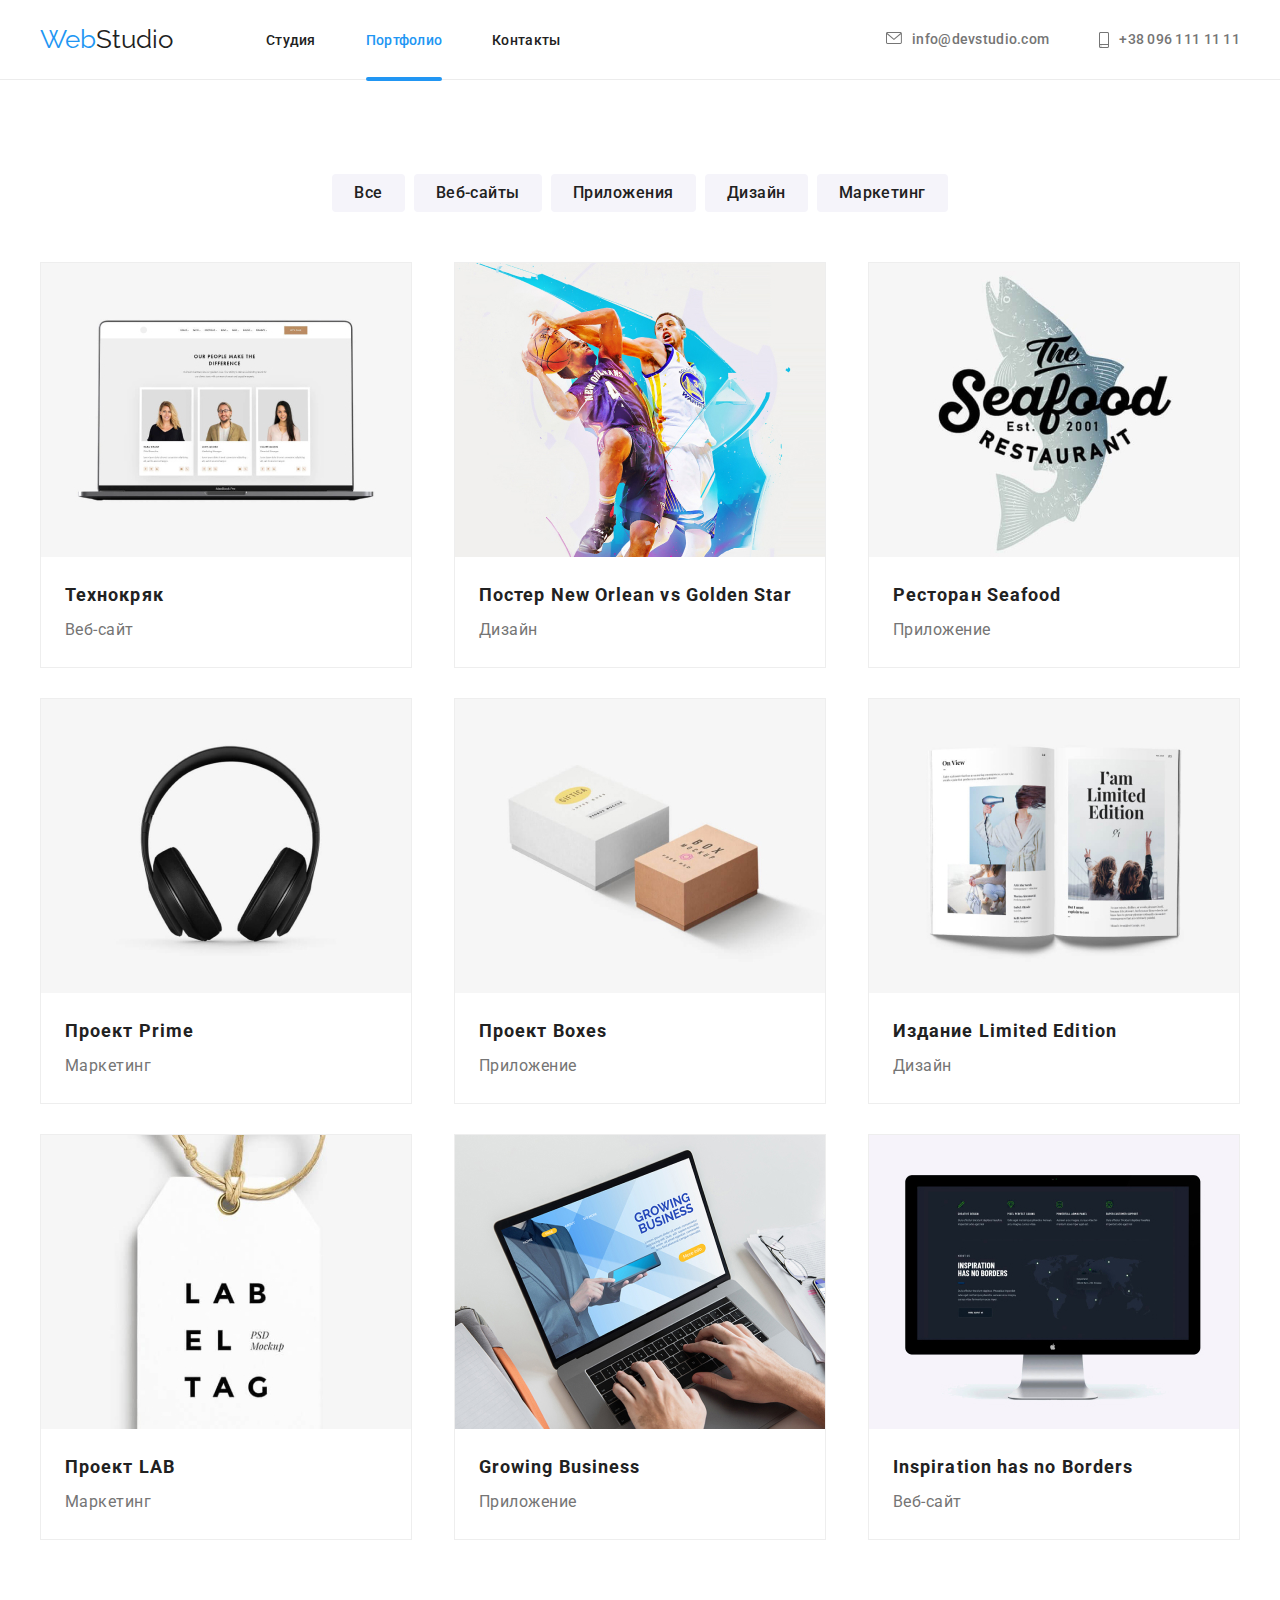
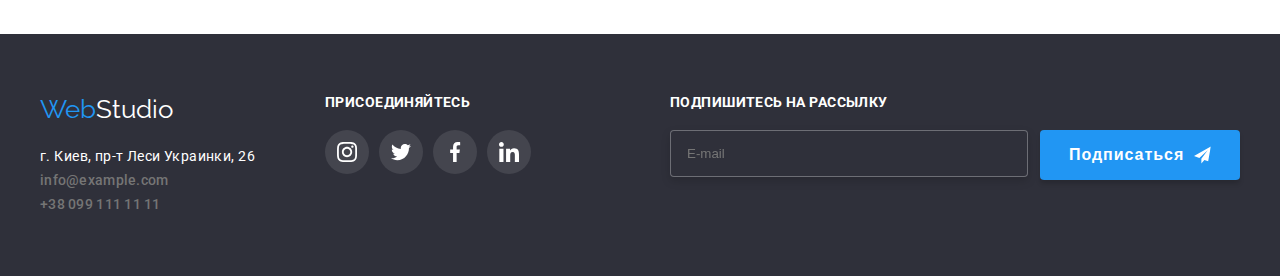
==== portfolio.html @ 52aed9af "commit" ====
<!DOCTYPE html>
<html lang="en">

<head>
    <meta charset="UTF-8" />
    <meta name="viewport" content="width=device-width, initial-scale=1.0" />
    <title>Web Studio</title>
    <link
        href="https://fonts.googleapis.com/css2?family=Raleway:wght@700&family=Roboto:wght@400;500;700;900&display=swap"
        rel="stylesheet">
    <link rel="stylesheet" href="./css/common.css">
    <link rel="stylesheet" href="./css/main.css">
</head>

<body class="page">
    <!--header-->
<header class="header">
    <div class="container header-nav">
        <nav class="header-nav">
            <a href="./index.html" aria-label="Logo" class="logo">Web<span class="header-logo">Studio</span></a>
            <ul class="site-nav list">
                <li class="item"><a href="./index.html" class="site-nav-link">Студия</a></li>
                <li class="item"><a href="./portfolio.html" class="site-nav-link current">Портфолио</a></li>
                <li class="item"><a href="#Контакты" class="site-nav-link">Контакты</a></li>
            </ul>
        </nav>

        <address class="site-nav-right">
            <ul class="site-nav-right list">
                <li class="item-right">
                    <a href=mailto:info@example.com class="site-nav-right-link mail-icon">
                        <svg class="icon" width="16px" height="12px">
                            <use href="./images/symbol-defs.svg#icon-mail"></use>
                        </svg>
                        info@devstudio.com
                    </a>
                </li>
                <li class="item-right">
                    <a href="tel:+380991111111" class="site-nav-right-link  tel-icon">
                        <svg class="icon" width="10px" height="16px">
                            <use href="./images/symbol-defs.svg#icon-tel"></use>
                        </svg>
                        +38 096 111 11 11</a>
                </li>
            </ul>
        </address>
    </div>
</header>
<!--portfolio offer -->
    <main class="main page">
        <section class="portfolio">
            <div class="container offer-container">
                <h1 class="hiden-title">hiden</h1>
                <ul class="filter-list  list">
                    <li class="filter-list-item"><button class="filter-button">Все</button></li>
                    <li class="filter-list-item"><button class="filter-button">Веб-сайты</button></li>
                    <li class="filter-list-item"><button class="filter-button">Приложения</button></li>
                    <li class="filter-list-item"><button class="filter-button">Дизайн</button></li>
                    <li class="filter-list-item"><button class="filter-button">Маркетинг</button></li>
                </ul>
            
             <ul class="offer list">
                    <li class="offer-item">
                        <a href="" class="portfolio-list">
                            <div class="offer-overlay">
                                <img src="./images/techno.jpg" alt="techno" />
                                <div class="offer-overlay-text-container">
                                    <p class="offer-overlay-text">
                                        Технокряк это современная площадка распространения коронавируса. Компании используют эту
                                        платформу для цифрового шпионажа и атак на защищённые сервера конкурентов.
                                    </p>
                                </div>
                            </div>
                            <div class="offer-text">
                                <h2 class="offer-title">Технокряк</h2>
                                <p class="offer-description-text">Веб-сайт</p>
                            </div>
                        </a>
                    </li>
                    <li class="offer-item">
                        <a href="" class="portfolio-list">
                            <div class="offer-overlay">
                                <img src="./images/Poster.jpg" alt="poster" />
                                <div class="offer-overlay-text-container">
                                    <p class="offer-overlay-text">
                                        Технокряк это современная площадка распространения коронавируса. Компании используют эту
                                        платформу для цифрового шпионажа и атак на защищённые сервера конкурентов.
                                    </p>
                                </div>
                            </div>
                            <div class="offer-text">
                                <h2 class="offer-title">Постер New Orlean vs Golden Star</h2>
                                <p class="offer-description-text">Дизайн</p>
                            </div>
                        </a>
                    </li>
                    <li class="offer-item">
                        <a href="" class="portfolio-list">
                            <div class="offer-overlay">
                                <img src="./images/restaurant.jpg" alt="restaurant" />
                                <div class="offer-overlay-text-container">
                                    <p class="offer-overlay-text">
                                        Технокряк это современная площадка распространения коронавируса. Компании используют эту
                                        платформу для цифрового шпионажа и атак на защищённые сервера конкурентов.
                                    </p>
                                </div>
                            </div>
                            <div class="offer-text">
                                <h2 class="offer-title">Ресторан Seafood</h2>
                                <p class="offer-description-text">Приложение</p>
                            </div>
                        </a>
                    </li>
                    <li class="offer-item">
                        <a href="" class="portfolio-list">
                            <div class="offer-overlay">
                                <img src="./images/project.jpg" alt="project-prime" />
                                <div class="offer-overlay-text-container">
                                    <p class="offer-overlay-text">
                                        Технокряк это современная площадка распространения коронавируса. Компании используют эту
                                        платформу для цифрового шпионажа и атак на защищённые сервера конкурентов.
                                    </p>
                                </div>
                            </div>
                            <div class="offer-text">
                                <h2 class="offer-title">Проект Prime</h2>
                                <p class="offer-description-text">Маркетинг</p>
                            </div>
                        </a>
                    </li>
                    <li class="offer-item">
                        <a href="" class="portfolio-list">
                            <div class="offer-overlay">
                                <img src="./images/project-boxes.jpg" alt="project-boxes"/>
                                <div class="offer-overlay-text-container">
                                    <p class="offer-overlay-text">
                                        Технокряк это современная площадка распространения коронавируса. Компании используют эту
                                        платформу для цифрового шпионажа и атак на защищённые сервера конкурентов.
                                    </p>
                                </div>
                            </div>
                            <div class="offer-text">
                                <h2 class="offer-title">Проект Boxes</h2>
                                <p class="offer-description-text">Приложение</p>
                            </div>
                        </a>
                    </li>
                    <li class="offer-item">
                        <a href="" class="portfolio-list">
                            <div class="offer-overlay">
                                <img src="./images/limited-edition.jpg" alt="limited-edition" />
                                <div class="offer-overlay-text-container">
                                    <p class="offer-overlay-text">
                                        Технокряк это современная площадка распространения коронавируса. Компании используют эту
                                        платформу для цифрового шпионажа и атак на защищённые сервера конкурентов.
                                    </p>
                                </div>
                            </div>
                            <div class="offer-text">
                                <h2 class="offer-title">Издание Limited Edition</h2>
                                <p class="offer-description-text">Дизайн</p>
                            </div>
                        </a>
                    </li>
                    <li class="offer-item">
                        <a href="" class="portfolio-list">
                            <div class="offer-overlay">
                                <img src="./images/lab.jpg" alt="lab-project" />
                                <div class="offer-overlay-text-container">
                                    <p class="offer-overlay-text">
                                        Технокряк это современная площадка распространения коронавируса. Компании используют эту
                                        платформу для цифрового шпионажа и атак на защищённые сервера конкурентов.
                                    </p>
                                </div>
                            </div>
                            <div class="offer-text">
                                <h2 class="offer-title">Проект LAB</h2>
                                <p class="offer-description-text">Маркетинг</p>
                            </div>
                        </a>
                    </li>
                    <li class="offer-item">
                        <a href="" class="portfolio-list">
                            <div class="offer-overlay">
                                <img src="./images/growing.jpg" alt="growing-business" />
                                <div class="offer-overlay-text-container">
                                    <p class="offer-overlay-text">
                                        Технокряк это современная площадка распространения коронавируса. Компании используют эту
                                        платформу для цифрового шпионажа и атак на защищённые сервера конкурентов.
                                    </p>
                                </div>
                            </div>
                            <div class="offer-text">
                                <h2 class="offer-title">Growing Business</h2>
                                <p class="offer-description-text">Приложение</p>
                            </div>
                        </a>
                    </li>
                    <li class="offer-item">
                        <a href="" class="portfolio-list">
                            <div class="offer-overlay">
                                <img src="./images/inspiration.jpg" alt="inspiration" />
                                <div class="offer-overlay-text-container">
                                    <p class="offer-overlay-text">
                                        Технокряк это современная площадка распространения коронавируса. Компании используют эту
                                        платформу для цифрового шпионажа и атак на защищённые сервера конкурентов.
                                    </p>
                                </div>
                            </div>
                            <div class="offer-text">
                                <h2 class="offer-title">Inspiration has no Borders</h2>
                                <p class="offer-description-text">Веб-сайт</p>
                            </div>
                        </a>
                    </li>
            </ul>
         </div>
        </section>
    </main>
<!--Footer-->
     <footer class="footer">
                <div class="footer-container container">
                    <div class="footer-left">
                        <a href="./index.html" class="footer-logo">Web<span class="footer-logo-span">Studio</span></a>
                        <address class="adress">
                            <ul class="footer-list list">
                                <li class="adress-list">
                                    <a class="location-link" href="https://goo.gl/maps/Xqh2hJg4J4XLnShu8" target="_blank"><span
                                            class="location">г. Киев, пр-т
                                            Леси
                                            Украинки, 26</span></a></li>
                                <li class="adress-list">
                                    <a href="mailto:info@example.com" class="footer-contacts">info@example.com</a>
                                </li>
                                <li class="adress-list">
                                    <a href="tel:+380991111111" class="footer-contacts">+38 099 111 11 11</a>
                                </li>
                            </ul>
                        </address>
                    </div>
                    <div class="footer-center ">
                        <h2 class="footer-center-title">ПРИСОЕДИНЯЙТЕСЬ</h2>
                        <ul class="list footer-list-center">
                            <li class="footer-social">
                                <a class="footer-icon" href="">
                                    <svg class="footer-svg" width="20px" height="20px">
                                        <use href="./images/symbol-defs.svg#icon-insta"></use>
                                    </svg>
                                </a>
                            </li>
                            <li class="footer-social">
                                <a class="footer-icon" href="">
                                    <svg class="footer-svg" width="20px" height="20px">
                                        <use href="./images/symbol-defs.svg#icon-twitter"></use>
                                    </svg>
                                </a>
                            <li class="footer-social">
                                <a class="footer-icon" href="">
                                    <svg class="footer-svg" width="20px" height="20px">
                                        <use href="./images/symbol-defs.svg#icon-facebook"></use>
                                    </svg>
                                </a>
                            </li>
                            <li class="footer-social">
                                <a class="footer-icon" href="">
                                    <svg class="footer-svg" width="20px" height="20px">
                                        <use href="./images/symbol-defs.svg#icon-linkedin"></use>
                                    </svg>
                                </a>
                            </li>
                        </ul>
                    </div>
                            <div class="footer-right">
                                <form action="#" class="footer-form">
                                    <div class="text-right-container">
                                        <h2 class="footer-title-right">Подпишитесь на рассылку</h2>
                                        <input type="email" name="user-email" placeholder="E-mail" class="footer-mail">
                                    </div>
                                    <div class="button-container">
                                        <button class="footer-button button" type="submit">Подписаться
                                            <svg class="icon-send">
                                                <use href="./images/symbol-def2.svg#icon-send"></use>
                                            </svg>
                                        </button>
                                    </div>
                                </form>
                            </div>
                </div>

            </footer>
</body>

</html>
---- css/common.css ----
:root {
  --primary-text-color: #757575;
  --title-text-color: #212121;
  --accent-color: #2196f3;
  --primary-bg-color: #ffffff;
}

.page {
  background-color: var(--primary-bg-color);
  color: var(--primary-text-color);
}

.logo {
  color: var(--title-text-color);
}
/* Site nav */

.site-nav-link {
  color: var(--title-text-color);
}
.site-nav .current {
  color: var(--accent-color);
}

.site-nav-link:hover,
.site-nav-link:focus {
  color: var(--accent-color);
}
.site-nav-right-link {
  color: var(--primary-text-color);
}
.site-nav-right-link:hover,
.site-nav-right-link:focus {
  color: var(--accent-color);
}
---- css/main.css ----
:root {
  --primary-text-color: #757575;
  --title-text-color: #212121;
  --accent-color: #2196f3;
  --primary-bg-color: #ffffff;
  --portfolio-filter-button: #f5f4fa;
}
/* Цвет заголовков #212121   */
/* Цвет текста #757575 */
/* Цвет акцента #2196F3 */
.page {
  margin: 0px;
  background-color: var(--primary-bg-color);
  color: var(--primary-text-color);
  font-family: roboto, sans-serif;
}
.list {
  margin-top: 0px;
  margin-bottom: 0px;
  padding-left: 0px;
  list-style: none;
}

.hiden-title {
  display: none;
}

/* Container */

.container {
  width: 1200px;
  padding-right: 15px;
  padding-left: 15px;
  margin-left: auto;
  margin-right: auto;
}

/* button */

.button {
  padding: 10px 32px;
  border: none;
  border-radius: 4px;
  color: var(--primary-bg-color);
  background-color: var(--accent-color);
  font-weight: bold;
  font-size: 16px;
  line-height: 1.9;
  align-items: center;
  text-align: center;
  letter-spacing: 0.06em;
  text-decoration: none;
  box-shadow: 0px 4px 4px 0px rgba(0, 0, 0, 0.15);

}

.button-portfolio :hover {
  color: var(--accent-color);
}
/* LOGO */

.logo {
  margin-right: 93px;
  color: var(--accent-color);
  font-family: Raleway;
  font-size: 26px;
  line-height: 1.2;
  letter-spacing: 3%;
  text-decoration: none;
}

.header-logo {
  color: var(--title-text-color);
}
/* header */

.header {
  padding-bottom: 24px;
  padding-top: 24px;
  border-bottom: 1px solid #ececec;
}

.footer-logo-span {
  color: var(--primary-bg-color);
}
.header-nav {
  padding-top: 0px;
  padding-bottom: 0px;
  align-items: center;
  display: flex;
}
/* Site nav */

.site-nav {
  display: flex;
  position: relative;
}
.item {
  display: block;
  position: relative;
}

.site-nav .item:not(:last-child) {
  margin-right: 50px;
}

.site-nav-link {
  display: inline-block;
  color: var(--title-text-color);
  transition-duration: 250ms;
  transition-timing-function: cubic-bezier(0.4, 0, 0.2, 1);
  font-weight: 500;
  font-size: 14px;
  line-height: 1.1;
  letter-spacing: 0.02em;
  text-decoration: none;
}

/* .site-nav-link:hover::before,
.site-nav-link:focus::before, */
.current::before {
  content: '';
  position: absolute;
  width: 100%;
  height: 100%;
  top: 100%;
  bottom: 0;
  display: block;
  bottom: 0;
  height: 4px;
  background-color: var(--accent-color);
  border-radius: 2px;
  transform: translateY(28px);
}

.site-nav .current {
  color: var(--accent-color);
}

.site-nav-link:hover,
.site-nav-link:focus {
  color: var(--accent-color);
}

.site-nav-right .item-right + .item-right {
  margin-left: 50px;
}

.icon {
  margin-right: 10px;
  fill: var(--primary-text-color);
}
.site-nav-right-link:hover .icon,
.site-nav-right-link:focus .icon {
  fill: var(--accent-color);
}

.site-nav-right {
  display: flex;
  margin-left: auto;
}

.site-nav-right-link {
  display: flex;
  transition-duration: 250ms;
  transition-timing-function: cubic-bezier(0.4, 0, 0.2, 1);

  color: var(--primary-text-color);

  font-style: normal;
  font-weight: 500;
  font-size: 14px;
  line-height: 1.1;
  letter-spacing: 0.02em;
  text-decoration: none;
}

.site-nav-right-link:hover,
.site-nav-right-link:focus {
  fill: var(--accent-color);
}

/* hero */

.hero {
  height: 600px;
  margin-left: auto;
  margin-right: auto;
  background: #c4c4c4;
  background-image: linear-gradient(
      to right,
      rgba(47, 48, 58, 0.4),
      rgba(47, 48, 58, 0.4)
    ),
    url(../images/hero/growing.jpg);
  background-size: cover;
  background-repeat: no-repeat;
  padding-top: 200px;
  padding-bottom: 200px;

  text-align: center;
}

.hero-title {
  margin-top: 0px;
  margin-bottom: 30px;

  color: var(--primary-bg-color);
  font-weight: 900;
  font-size: 44px;
  line-height: 1.4;
  text-align: center;
  letter-spacing: 0.06em;
  text-transform: uppercase;
}
/* Section */

.section {
  box-sizing: border-box;
  margin-top: 0px;
  margin-bottom: 0px;
}
/* advantages */

.section-advantages {
  padding-top: 94px;
  padding-bottom: 94px;
}

.advantages {
  box-sizing: border-box;
}

.advantages-list {
  display: flex;
  flex-shrink: 0.9;
  padding-left: 0px;
  text-decoration: none;
  border-radius: 4px;
}
.advantages-list .advantages-list-items:not(:last-child) {
  margin-right: 30px;
}

.advantages-list-items {
  display: block;
  text-align: center;
}

.advantages-list-title {
  text-align: left;
  margin-top: 0px;
  margin-bottom: 10px;
  color: var(--title-text-color);
  font-weight: bold;
  font-size: 14px;
  line-height: 1.1;
  letter-spacing: 0.03em;
  text-transform: uppercase;
}

.adv-link-icon {
  display: flex;
  justify-content: center;
  align-items: center;
  margin-bottom: 30px;
  height: 120px;
  background-color: var(--portfolio-filter-button);
}
.advantages-text {
  text-align: left;
  margin-top: 0px;
  margin-bottom: 0px;
  font-size: 14px;
  line-height: 1.71;
  letter-spacing: 0.03em;
}

/* services */

.section-services {
  padding-bottom: 94px;
}

.services-title {
  padding-top: 0px;
  padding-bottom: 0px;
  color: var(--title-text-color);

  font-weight: 700;
  font-size: 36px;
  line-height: 1.67;
  text-align: center;
  letter-spacing: 0.03em;
}
.services-list {
  display: flex;
  justify-content: center;
}

.services-container {
  display: flex;
  justify-content: center;
  position: relative;
}

.services-list-point {
  display: flex;
  position: relative;
  flex-basis: calc((100%-2 * 30px) / 3);
}

.services-list-point:not(:last-child) {
  margin-right: 30px;
}

.services-text {
  width: 370px;
  height: 70px;
  position: absolute;
  display: flex;
  bottom: 0%;
  align-items: center;
  justify-content: center;

  font-weight: bold;
  font-size: 14px;
  line-height: 1.14;
  text-align: center;
  letter-spacing: 0.03em;
  text-transform: uppercase;
  padding: 27px 82px;
  margin: 0;
  background-color: rgba(47, 48, 58, 0.8);
  color: var(--primary-bg-color);
}
/* SOCIAL MEDIA */

.social-list {
  display: flex;
  justify-content: center;
  padding-left: 32px;
  padding-right: 32px;
  margin-top: 16px;
}

/* team */
.icon-list {
  display: flex;
  justify-content: space-evenly;
  align-items: center;
  margin-top: 16px;
  padding-right: 32px;
  padding-left: 32px;
}
.team-svg {
  fill: #afb1b8;
  transition-timing-function: cubic-bezier(0.4, 0, 0.2, 1);
  transition-duration: 250ms;
}
.team-svg:hover,
.team-svg:focus {
  fill: var(--primary-bg-color);
}

.team-icon {
  display: flex;
  justify-content: center;
  align-items: center;
  transition-duration: 250ms;
  transition-timing-function: cubic-bezier(0.4, 0, 0.2, 1);

  width: 44px;
  height: 44px;
  border-radius: 50%;
}
.team-icon:hover,
.team-icon:focus {
  background-color: var(--accent-color);
}

.team-icon:hover .team-svg,
.team-icon:focus .team-svg {
  fill: var(--primary-bg-color);
}

.section-team {
  background-color: var(--portfolio-filter-button);
  padding-bottom: 94px;
  padding-top: 94px;
}

.team-title {
  margin-top: 0px;
  margin-bottom: 50px;
  padding-top: 0px;
  padding-bottom: 0px;
  color: var(--title-text-color);

  font-weight: 700;
  font-size: 36px;
  line-height: 1.67;
  text-align: center;
  letter-spacing: 0.03em;
}
.team {
  display: flex;
  justify-content: center;
}

.team-list {
  width: 270px;
  align-items: center;
  padding-bottom: 30px;
  background-color: var(--primary-bg-color);
  box-shadow: 0px 1px 3px rgba(0, 0, 0, 0.12), 0px 1px 1px rgba(0, 0, 0, 0.14),
    0px 2px 1px rgba(0, 0, 0, 0.2);
  border-radius: 0px 0px 4px 4px;
}

.team .team-list + .team-list {
  margin-left: 30px;
}

.section-title-name {
  text-align: center;
  margin-top: 0px;
  margin-bottom: 0px;
  padding-top: 30px;
  padding-bottom: 10px;
}

.team-position {
  text-align: center;
  margin-bottom: 0px;
  margin-top: 0px;
  font-size: 16px;
  line-height: 1.2;
  letter-spacing: 0.03em;
}

.team-block {
  padding-bottom: 94px;
}

/* ===================CLIENTS================= */
.clients {
  padding-bottom: 94px;
  padding-top: 94px;
}

.clients-list {
  display: flex;
}

.clients-logo-list {
  display: flex;
}
.clients-logo {
  display: flex;

  justify-content: center;
  align-items: center;

  width: 170px;
  height: 90px;
  border: 1px solid #afb1b8;
  border-radius: 4px;
  transition-duration: 250ms;
  transition-timing-function: cubic-bezier(0.4, 0, 0.2, 1);

  text-decoration: none;
}

.clients-logo:hover,
.clients-logo:focus {
  border: 1px var(--accent-color) solid;
}
.clients-logo:hover .clients-svg {
  fill: var(--accent-color);
}

.clients-svg {
  transition-duration: 250ms;
  transition-timing-function: cubic-bezier(0.4, 0, 0.2, 1);

  fill: #afb1b8;
}

.logo-list:not(:last-child) {
  margin-right: 30px;
}

.clients-title {
  margin-top: 0px;
  margin-bottom: 50px;
  padding-top: 0px;
  padding-bottom: 0px;
  color: var(--title-text-color);

  font-weight: 700;
  font-size: 36px;
  line-height: 1.67;
  text-align: center;
  letter-spacing: 0.03em;
}

/* ===============footer left===================== */
.footer-container {
  display: flex;
}
.footer-left {
  display: inline-block;
}

.footer-title {
  color: var(--title-text-color);
}
.footer {
  padding-bottom: 60px;
  padding-top: 60px;

  background-color: #2f303a;
}
.footer-list:nth-child(-n + 2) {
  margin-bottom: 0px;
}

.footer-logo {
  display: inline-block;
  margin-bottom: 20px;
  color: var(--accent-color);
  font-family: Raleway;
  font-size: 26px;
  line-height: 1.2;
  letter-spacing: 3%;
  text-decoration: none;
}

.footer-contacts {
  text-decoration: none;
  color: var(--primary-text-color);
  font-weight: 500;
  font-size: 14px;
  line-height: 1.1;
  letter-spacing: 0.02em;
}

/* ======================FOOTER CENTER==================== */
.footer-center-list {
  display: flex;
  justify-content: center;
  margin-top: 20px;
}

.footer-center-title,
.footer-title-right {
  font-weight: bold;
  margin-top: 0px;
  margin-bottom: 0px;
  font-size: 14px;
  line-height: 1.143;
  letter-spacing: 0.03em;
  color: var(--primary-bg-color);
  text-transform: uppercase;
}

.footer-center {
  display: inline-block;
  margin-left: auto;
  margin-left: 70px;
}
.footer-list-center {
  display: flex;
  justify-content: center;
  align-items: center;
  margin-top: 20px;
}

.footer-social:not(:last-child) {
  margin-right: 10px;
}

.footer-center-social:not(:last-child) {
  margin-right: 10px;
}

.footer-svg {
  fill: var(--primary-bg-color);
}

.footer-icon {
  background-color: rgba(255, 255, 255, 0.1);
  display: flex;
  justify-content: center;
  align-items: center;
  width: 44px;
  height: 44px;
  border-radius: 50%;
  transition-duration: 250ms;
  transition-timing-function: cubic-bezier(0.4, 0, 0.2, 1);
}

.footer-icon:hover,
.footer-icon:focus {
  background-color: var(--accent-color);
}

/* =======================footer-right=================== */

.footer-right {
  display: flex;
  width: 47.5%;
  margin-left: auto;
}
.button-container {
  display: flex;
  justify-content: space-between;
  align-items: center;
}

.footer-form {
  display: flex;
}

.footer-button {
display: flex;
text-align: center;
width: 200px;
height: 50px;
padding: 10px 29px;
}




.icon-send {
  align-items: center;
  width: 24px;
  height: 24px;
  fill: var(--primary-bg-color);
  margin-left: 10px;
}


.footer-title-right {
  margin-bottom: 20px;
}

.footer-mail {
  width: 358px;
  padding: 15px 16px;
  margin-right: 12px;
  background-color: rgba(47, 48, 58, 1);
  border: 1px solid rgba(255, 255, 255, 0.3);
  box-sizing: border-box;
  filter: drop-shadow(0px 4px 4px rgba(0, 0, 0, 0.15));
  border-radius: 4px;
  color: var(--portfolio-filter-button);
}

/* adress */

.adress {
  font-style: normal;
  font-size: 14px;
  line-height: 1.7;
  letter-spacing: 0.03em;
  color: rgba(255, 255, 255, 0.6);
}

.location {
  font-size: 14px;
  line-height: 1.7;
  letter-spacing: 0.03em;
  color: #ffffff;
}

.location-link {
  text-decoration: none;
}

/* PPORTFOLIO CSS */
/* Main block filter button */

.portfolio {
  padding-bottom: 94px;
  padding-top: 94px;
}

.filter-button {
  padding: 6px 22px;

  border: 0px;
  border-radius: 4px;

  font-family: roboto, sans-serif;
  font-weight: 500;
  font-size: 16px;
  line-height: 1.62;
  letter-spacing: 0.03em;
  color: var(--title-text-color);
  background-color: var(--portfolio-filter-button);
}

.filter-list-item:not(:last-child) {
  margin-right: 9px;
}

.filter-list {
  justify-content: center;
  display: flex;
  margin-bottom: 50px;
}

.filter-button:hover,
.filter-button:focus {
  background-color: var(--accent-color);
  color: var(--portfolio-filter-button);
  box-shadow: 0px 3px 1px rgba(0, 0, 0, 0.1), 0px 1px 2px rgba(0, 0, 0, 0.08),
    0px 2px 2px rgba(0, 0, 0, 0.12);
}

/* Portfolio offer */

.offer-container {
  margin-right: auto;
  margin-left: auto;
}

.offer-title {
  font-weight: bold;
  font-size: 18px;
  line-height: 2;
  letter-spacing: 0.06em;
  color: #212121;
  text-decoration: none;
  margin: 0;
}

.offer {
  justify-content: space-between;
  display: flex;
  flex-wrap: wrap;
}
.offer-item:nth-child(3n) {
  margin-right: 0px;
}

.offer-item {
  border: 1px solid #eeeeee;
  width: 370px;
  margin-right: 30px;
  margin-bottom: 30px;
}

.offer-item:hover .offer-overlay::before,
.offer-item:hover .offer-overlay-text-container {
  opacity: 1;
  transform: translateY(0);
}

.offer-overlay:before {
  display: inline-block;
  position: absolute;
  content: '';
  width: 100%;
  height: 100%;
  background-color: rgba(33, 150, 243, 0.9);
  opacity: 1;
  transform: translateY(100%);
  transition: transform 250ms cubic-bezier(0.4, 0, 0.2, 1);
}

.offer-overlay-text-container {
  display: flex;
  position: absolute;
  margin: 0;
  padding: 64px 24px;
  top: 0;
  left: 0;
  width: 322px;
  height: 168px;
  justify-content: center;
  align-items: center;
  font-style: normal;
  font-weight: normal;
  font-size: 18px;
  line-height: 1.56;
  color: var(--primary-bg-color);

  letter-spacing: 0.03em;

  transform: translateY(100%);
  transition: transform 250ms cubic-bezier(0.4, 0, 0.2, 1);

  opacity: 0;
}

.offer-overlay {
  display: flex;
  position: relative;
  overflow: hidden;
}

.offer-item:nth-last-child(-n + 3) {
  margin-bottom: 0px;
}
.offer-item:hover {
  box-shadow: 0px 1px 1px rgba(0, 0, 0, 0.12), 0px 4px 4px rgba(0, 0, 0, 0.06),
    1px 4px 6px rgba(0, 0, 0, 0.16);
}

.offer-description-text {
  font-wportfolieight: normal;
  font-size: 16px;
  line-height: 1.9px;
  letter-spacing: 0.03em;
  color: #757575;
}

.offer-text {
  padding: 20px 24px;
}

.offer a {
  text-decoration: none;
}

/* ====================== backdrop======================= */

.backdrop {
  position: fixed;
  top: 0;
  left: 0;
  width: 100%;
  height: 100%;
  background-color: rgba(0, 0, 0, 0.2);
  transition: all 1000ms linear;
}
.modal {
  position: absolute;
  top: 50%;
  left: 50%;
  transform: translate(-50%, -50%);
  width: 528px;
  height: 581px;
  background-color: #fff;
}

.close-modal {
  position: absolute;
  top: 8px;
  right: 8px;
  width: 30px;
  height: 30px;
  background-color: transparent;
  border: 1px solid rgba(0, 0, 0, 0.1);
  border-radius: 50%;
  cursor: pointer;
}

.is-hidden {
  opacity: 0;
  visibility: hidden;
  pointer-events: none;
}

.contact-form {
  display: flex;
  flex-direction: column;
  align-items: center;
  width: 528px;
  padding: 40px 40px;
  margin: auto;
}
.form-section {
  position: relative;
  width: 100%;
  z-index: 1;
}

.contact-form-title {
  color: var(--title-text-color);
  margin: 0;
  margin-bottom: 30px;
  font-weight: bold;
  font-size: 20px;
  line-height: 1.15;
  text-align: center;
  letter-spacing: 0.03em;
}
.police-text {
  display: inline;
  position: absolute;
}

.contact-form-input,
.contact-form-message {
  margin-right: auto;
  margin-left: auto;
  width: 100%;
  height: 40px;
  padding-left: 42px;
  border: 1px solid rgba(33, 33, 33, 0.2);
  box-sizing: border-box;
  border-radius: 4px;
  margin-bottom: 10px;
}

.contact-form-input:hover,
.contact-form-input:focus,
.contact-form-message:hover,
.contact-form-message:focus {
  outline: none;
  border-color: var(--accent-color);
  transition-duration: 250ms;
  transition-timing-function: cubic-bezier(0.4, 0, 0.2, 1);
}
.contact-form-input:focus ~ .form-icon,
.contact-form-input:hover ~ .form-icon {
  fill: var(--accent-color);
}
}

.contact-form-message {
  color: rgba(117, 117, 117, 0.5);
}

.contact-form-button {
  display: block;
  text-align: center;
  margin-top: 30px  ;
  margin-right: auto;
  margin-left: auto;
  width: 200px;
  height: 50px;
}
.contact-form-checkbox {
  width: 448px;
}

.policy-text {
  font-weight: normal;
font-size: 14px;
line-height: 1.71;
letter-spacing: 0.03em;
margin-left: 25px;
}

.policy-link {
  color: var(--accent-color);
}
.contact-form-message {
  height: 120px;
  padding: 12px 16px;
  resize: none;
}

.text-description {
  margin: 0;
  margin-bottom: 4px;
  font-family: Roboto;
  font-style: normal;
  font-weight: normal;
  font-size: 12px;
  line-height: 1.15;

  letter-spacing: 0.01em;
}

.form-icon {
  display: block;
  position: absolute;
  top: 50%;
  left: 12px;
  transform: translateY(-25%);
}
.form-close {
  display: flex;
  position: absolute;
  top: 5px;
  left: 5px;
  overflow: hidden;
  width: 18px;
  height: 18px;

}

.close-modal:hover .form-close,
.close-modal:focus .form-close {
  fill: var(--accent-color);
  
}

.visually-hiden {
  position: absolute;
  clip: rect(1px 1px 1px 1px);
  clip: rect(1px 1px 1px 1px);
  padding: 0;
  border: 0;
  height: 1px;
  width: 1px;
  overflow: hidden;
}

.contact-form-checkbox:checked + .user-policy-icon::before{
background-image: url(../images/check.svg);
}

.user-policy-icon {
  display: flex;
  align-items: center;

}


.user-policy-icon::before {
  display: flex;
  position: absolute;
  content: "";
  width: 16px;
  height: 15px;
  background-image: url(../images/check2.svg);
}
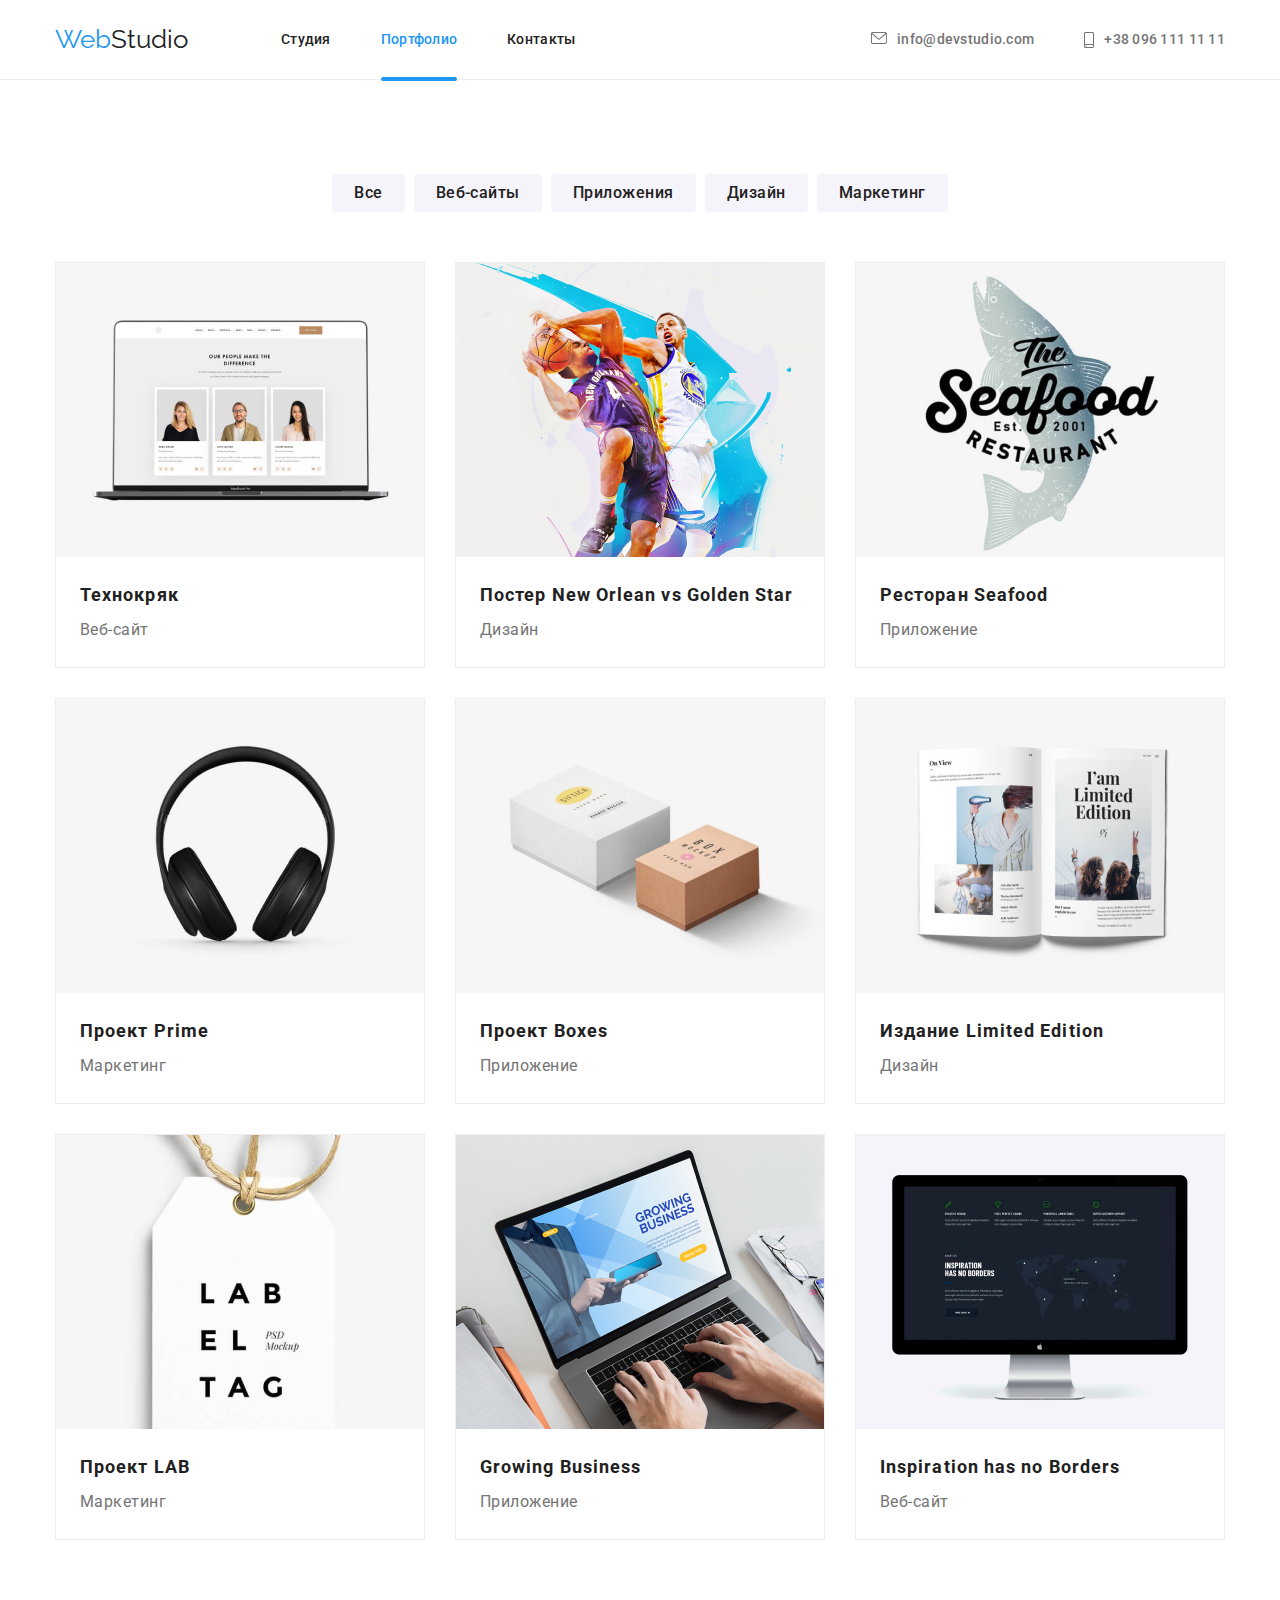
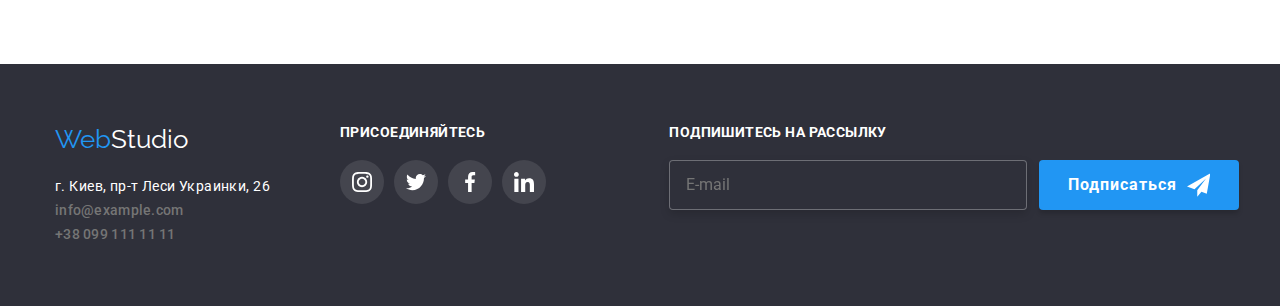
==== commit 0a5ca3e9: "commit" ====
--- a/portfolio.html
+++ b/portfolio.html
@@ -218,76 +218,75 @@
         </section>
     </main>
 <!--Footer-->
-     <footer class="footer">
-                <div class="footer-container container">
-                    <div class="footer-left">
-                        <a href="./index.html" class="footer-logo">Web<span class="footer-logo-span">Studio</span></a>
-                        <address class="adress">
-                            <ul class="footer-list list">
-                                <li class="adress-list">
-                                    <a class="location-link" href="https://goo.gl/maps/Xqh2hJg4J4XLnShu8" target="_blank"><span
-                                            class="location">г. Киев, пр-т
-                                            Леси
-                                            Украинки, 26</span></a></li>
-                                <li class="adress-list">
-                                    <a href="mailto:info@example.com" class="footer-contacts">info@example.com</a>
-                                </li>
-                                <li class="adress-list">
-                                    <a href="tel:+380991111111" class="footer-contacts">+38 099 111 11 11</a>
-                                </li>
-                            </ul>
-                        </address>
+    <footer class="footer">
+        <div class="footer-container container">
+            <div class="footer-left">
+                <a href="./index.html" class="footer-logo">Web<span class="footer-logo-span">Studio</span></a>
+                <address class="adress">
+                    <ul class="footer-list list">
+                        <li class="adress-list">
+                            <a class="location-link" href="https://goo.gl/maps/Xqh2hJg4J4XLnShu8" target="_blank"><span
+                                    class="location">г. Киев, пр-т
+                                    Леси
+                                    Украинки, 26</span></a></li>
+                        <li class="adress-list">
+                            <a href="mailto:info@example.com" class="footer-contacts">info@example.com</a>
+                        </li>
+                        <li class="adress-list">
+                            <a href="tel:+380991111111" class="footer-contacts">+38 099 111 11 11</a>
+                        </li>
+                    </ul>
+                </address>
+            </div>
+            <div class="footer-center ">
+                <h2 class="footer-center-title">ПРИСОЕДИНЯЙТЕСЬ</h2>
+                <ul class="list footer-center-list">
+                    <li class="footer-social">
+                        <a class="footer-icon" href="">
+                            <svg class="footer-svg" width="20px" height="20px">
+                                <use href="./images/symbol-defs.svg#icon-insta"></use>
+                            </svg>
+                        </a>
+                    </li>
+                    <li class="footer-social">
+                        <a class="footer-icon" href="">
+                            <svg class="footer-svg" width="20px" height="20px">
+                                <use href="./images/symbol-defs.svg#icon-twitter"></use>
+                            </svg>
+                        </a>
+                    <li class="footer-social">
+                        <a class="footer-icon" href="">
+                            <svg class="footer-svg" width="20px" height="20px">
+                                <use href="./images/symbol-defs.svg#icon-facebook"></use>
+                            </svg>
+                        </a>
+                    </li>
+                    <li class="footer-social">
+                        <a class="footer-icon" href="">
+                            <svg class="footer-svg" width="20px" height="20px">
+                                <use href="./images/symbol-defs.svg#icon-linkedin"></use>
+                            </svg>
+                        </a>
+                    </li>
+                </ul>
+            </div>
+            <div class="footer-right">
+                <form action="#" class="footer-form">
+                    <div class="text-right-container">
+                        <h2 class="footer-title-right">Подпишитесь на рассылку</h2>
+                        <input type="email" name="user-email" placeholder="E-mail" class="footer-mail">
                     </div>
-                    <div class="footer-center ">
-                        <h2 class="footer-center-title">ПРИСОЕДИНЯЙТЕСЬ</h2>
-                        <ul class="list footer-list-center">
-                            <li class="footer-social">
-                                <a class="footer-icon" href="">
-                                    <svg class="footer-svg" width="20px" height="20px">
-                                        <use href="./images/symbol-defs.svg#icon-insta"></use>
-                                    </svg>
-                                </a>
-                            </li>
-                            <li class="footer-social">
-                                <a class="footer-icon" href="">
-                                    <svg class="footer-svg" width="20px" height="20px">
-                                        <use href="./images/symbol-defs.svg#icon-twitter"></use>
-                                    </svg>
-                                </a>
-                            <li class="footer-social">
-                                <a class="footer-icon" href="">
-                                    <svg class="footer-svg" width="20px" height="20px">
-                                        <use href="./images/symbol-defs.svg#icon-facebook"></use>
-                                    </svg>
-                                </a>
-                            </li>
-                            <li class="footer-social">
-                                <a class="footer-icon" href="">
-                                    <svg class="footer-svg" width="20px" height="20px">
-                                        <use href="./images/symbol-defs.svg#icon-linkedin"></use>
-                                    </svg>
-                                </a>
-                            </li>
-                        </ul>
+                    <div class="button-container">
+                        <button class="footer-button button" type="submit">Подписаться
+                            <svg class="icon-send">
+                                <use href="./images/symbol-def2.svg#icon-send"></use>
+                            </svg>
+                        </button>
                     </div>
-                            <div class="footer-right">
-                                <form action="#" class="footer-form">
-                                    <div class="text-right-container">
-                                        <h2 class="footer-title-right">Подпишитесь на рассылку</h2>
-                                        <input type="email" name="user-email" placeholder="E-mail" class="footer-mail">
-                                    </div>
-                                    <div class="button-container">
-                                        <button class="footer-button button" type="submit">Подписаться
-                                            <svg class="icon-send">
-                                                <use href="./images/symbol-def2.svg#icon-send"></use>
-                                            </svg>
-                                        </button>
-                                    </div>
-                                </form>
-                            </div>
-                </div>
-
-            </footer>
+                </form>
+            </div>
+        </div>
+    </footer>
 </body>
 
 </html>--- a/css/main.css
+++ b/css/main.css
@@ -3,17 +3,8 @@
   --title-text-color: #212121;
   --accent-color: #2196f3;
   --primary-bg-color: #ffffff;
-  --portfolio-filter-button: #f5f4fa;
-}
-/* Цвет заголовков #212121   */
-/* Цвет текста #757575 */
-/* Цвет акцента #2196F3 */
-.page {
-  margin: 0px;
-  background-color: var(--primary-bg-color);
-  color: var(--primary-text-color);
-  font-family: roboto, sans-serif;
-}
+}
+
 .list {
   margin-top: 0px;
   margin-bottom: 0px;
@@ -21,11 +12,16 @@
   list-style: none;
 }
 
-.hiden-title {
-  display: none;
-}
-
-/* Container */
+.link {
+  text-decoration: none;
+}
+
+.page {
+  background-color: var(--primary-bg-color);
+  color: var(--primary-text-color);
+  margin: 0px;
+  font-family: roboto, sans-serif;
+}
 
 .container {
   width: 1200px;
@@ -35,7 +31,545 @@
   margin-right: auto;
 }
 
-/* button */
+.item {
+  display: block;
+  position: relative;
+}
+
+.section {
+  box-sizing: border-box;
+  margin-top: 0px;
+  margin-bottom: 0px;
+}
+
+/* Site nav */
+.site-nav-link {
+  color: var(--title-text-color);
+}
+
+.site-nav .current {
+  color: var(--accent-color);
+}
+
+.site-nav-link:hover,
+.site-nav-link:focus {
+  color: var(--accent-color);
+}
+
+.site-nav-right-link {
+  color: var(--primary-text-color);
+}
+
+.site-nav-right-link:hover,
+.site-nav-right-link:focus {
+  color: var(--accent-color);
+}
+
+/*! modern-normalize v1.0.0 | MIT License | https://github.com/sindresorhus/modern-normalize */
+/*
+Document
+========
+*/
+/**
+Use a better box model (opinionated).
+*/
+*,
+*::before,
+*::after {
+  box-sizing: border-box;
+}
+
+/**
+Use a more readable tab size (opinionated).
+*/
+:root {
+  -moz-tab-size: 4;
+  tab-size: 4;
+}
+
+/**
+1. Correct the line height in all browsers.
+2. Prevent adjustments of font size after orientation changes in iOS.
+*/
+html {
+  line-height: 1.15;
+  /* 1 */
+  -webkit-text-size-adjust: 100%;
+  /* 2 */
+}
+
+/*
+Sections
+========
+*/
+/**
+Remove the margin in all browsers.
+*/
+body {
+  margin: 0;
+}
+
+/**
+Improve consistency of default fonts in all browsers. (https://github.com/sindresorhus/modern-normalize/issues/3)
+*/
+body {
+  font-family: system-ui, -apple-system, "Segoe UI", Roboto, Helvetica, Arial, sans-serif, "Apple Color Emoji", "Segoe UI Emoji";
+}
+
+/*
+Grouping content
+================
+*/
+/**
+1. Add the correct height in Firefox.
+2. Correct the inheritance of border color in Firefox. (https://bugzilla.mozilla.org/show_bug.cgi?id=190655)
+*/
+hr {
+  height: 0;
+  /* 1 */
+  color: inherit;
+  /* 2 */
+}
+
+/*
+Text-level semantics
+====================
+*/
+/**
+Add the correct text decoration in Chrome, Edge, and Safari.
+*/
+abbr[title] {
+  text-decoration: underline dotted;
+}
+
+/**
+Add the correct font weight in Edge and Safari.
+*/
+b,
+strong {
+  font-weight: bolder;
+}
+
+/**
+1. Improve consistency of default fonts in all browsers. (https://github.com/sindresorhus/modern-normalize/issues/3)
+2. Correct the odd 'em' font sizing in all browsers.
+*/
+code,
+kbd,
+samp,
+pre {
+  font-family: ui-monospace,+ SFMono-Regular,+ Consolas,+ 'Liberation Mono',+ Menlo,+ monospace;
+  /* 1 */
+  font-size: 1em;
+  /* 2 */
+}
+
+/**
+Add the correct font size in all browsers.
+*/
+small {
+  font-size: 80%;
+}
+
+/**
+Prevent 'sub' and 'sup' elements from affecting the line height in all browsers.
+*/
+sub,
+sup {
+  font-size: 75%;
+  line-height: 0;
+  position: relative;
+  vertical-align: baseline;
+}
+
+sub {
+  bottom: -0.25em;
+}
+
+sup {
+  top: -0.5em;
+}
+
+/*
+Tabular data
+============
+*/
+/**
+1. Remove text indentation from table contents in Chrome and Safari. (https://bugs.chromium.org/p/chromium/issues/detail?id=999088, https://bugs.webkit.org/show_bug.cgi?id=201297)
+2. Correct table border color inheritance in all Chrome and Safari. (https://bugs.chromium.org/p/chromium/issues/detail?id=935729, https://bugs.webkit.org/show_bug.cgi?id=195016)
+*/
+table {
+  text-indent: 0;
+  /* 1 */
+  border-color: inherit;
+  /* 2 */
+}
+
+/*
+Forms
+=====
+*/
+/**
+1. Change the font styles in all browsers.
+2. Remove the margin in Firefox and Safari.
+*/
+button,
+input,
+optgroup,
+select,
+textarea {
+  font-family: inherit;
+  /* 1 */
+  font-size: 100%;
+  /* 1 */
+  line-height: 1.15;
+  /* 1 */
+  margin: 0;
+  /* 2 */
+}
+
+/**
+Remove the inheritance of text transform in Edge and Firefox.
+1. Remove the inheritance of text transform in Firefox.
+*/
+button,
+select {
+  /* 1 */
+  text-transform: none;
+}
+
+/**
+Correct the inability to style clickable types in iOS and Safari.
+*/
+button,
+[type='button'],
+[type='reset'],
+[type='submit'] {
+  -webkit-appearance: button;
+}
+
+/**
+Remove the inner border and padding in Firefox.
+*/
+::-moz-focus-inner {
+  border-style: none;
+  padding: 0;
+}
+
+/**
+Restore the focus styles unset by the previous rule.
+*/
+:-moz-focusring {
+  outline: 1px dotted ButtonText;
+}
+
+/**
+Remove the additional ':invalid' styles in Firefox.
+See: https://github.com/mozilla/gecko-dev/blob/2f9eacd9d3d995c937b4251a5557d95d494c9be1/layout/style/res/forms.css#L728-L737
+*/
+:-moz-ui-invalid {
+  box-shadow: none;
+}
+
+/**
+Remove the padding so developers are not caught out when they zero out 'fieldset' elements in all browsers.
+*/
+legend {
+  padding: 0;
+}
+
+/**
+Add the correct vertical alignment in Chrome and Firefox.
+*/
+progress {
+  vertical-align: baseline;
+}
+
+/**
+Correct the cursor style of increment and decrement buttons in Safari.
+*/
+::-webkit-inner-spin-button,
+::-webkit-outer-spin-button {
+  height: auto;
+}
+
+/**
+1. Correct the odd appearance in Chrome and Safari.
+2. Correct the outline style in Safari.
+*/
+[type='search'] {
+  -webkit-appearance: textfield;
+  /* 1 */
+  outline-offset: -2px;
+  /* 2 */
+}
+
+/**
+Remove the inner padding in Chrome and Safari on macOS.
+*/
+::-webkit-search-decoration {
+  -webkit-appearance: none;
+}
+
+/**
+1. Correct the inability to style clickable types in iOS and Safari.
+2. Change font properties to 'inherit' in Safari.
+*/
+::-webkit-file-upload-button {
+  -webkit-appearance: button;
+  /* 1 */
+  font: inherit;
+  /* 2 */
+}
+
+/*
+Interactive
+===========
+*/
+/*
+Add the correct display in Chrome and Safari.
+*/
+summary {
+  display: list-item;
+}
+
+.header {
+  width: 100%;
+  padding-bottom: 24px;
+  padding-top: 24px;
+  border-bottom: 1px solid #ececec;
+}
+
+.header .header-nav {
+  display: flex;
+  justify-content: center;
+  align-items: center;
+}
+
+.header .header-nav-menu {
+  display: flex;
+  padding-top: 0px;
+  padding-bottom: 0px;
+  align-items: center;
+}
+
+.header .site-nav {
+  display: flex;
+  position: relative;
+}
+
+.header .item:not(:last-child) {
+  margin-right: 50px;
+}
+
+.header .site-nav-link {
+  display: inline-block;
+  color: #212121;
+  font-weight: 500;
+  font-size: 14px;
+  line-height: 1.1;
+  letter-spacing: 0.02em;
+  text-decoration: none;
+  transition-duration: 250ms;
+  transition-timing-function: cubic-bezier(0.4, 0, 0.2, 1);
+}
+
+.header .site-nav-link:hover, .header .site-nav-link:focus {
+  color: #2196f3;
+}
+
+.header .current {
+  color: var(--accent-color);
+}
+
+.header .current::before {
+  content: '';
+  position: absolute;
+  width: 100%;
+  height: 100%;
+  top: 100%;
+  bottom: 0;
+  display: block;
+  bottom: 0;
+  height: 4px;
+  background-color: #2196f3;
+  border-radius: 2px;
+  transform: translateY(28px);
+}
+
+.header .site-nav-right {
+  display: flex;
+  margin-left: auto;
+}
+
+.header .site-nav-right .item-right + .item-right {
+  margin-left: 50px;
+}
+
+.header .icon {
+  margin-right: 10px;
+  fill: var(--primary-text-color);
+}
+
+.header .site-nav-right-link {
+  display: flex;
+  transition-duration: 250ms;
+  transition-timing-function: cubic-bezier(0.4, 0, 0.2, 1);
+  color: var(--primary-text-color);
+  font-style: normal;
+  font-weight: 500;
+  font-size: 14px;
+  line-height: 1.1;
+  letter-spacing: 0.02em;
+  text-decoration: none;
+}
+
+.header .site-nav-right-link:hover, .header .site-nav-right-link:focus {
+  color: #2196f3;
+}
+
+.header .site-nav-right-link:hover .icon, .header .site-nav-right-link:focus .icon {
+  fill: #2196f3;
+}
+
+.logo {
+  margin-right: 93px;
+  color: var(--accent-color);
+  font-family: Raleway;
+  font-size: 26px;
+  line-height: 1.2;
+  letter-spacing: 3%;
+  text-decoration: none;
+}
+
+.footer-logo-span {
+  color: var(--primary-bg-color);
+}
+
+.footer-logo {
+  display: inline-block;
+  margin-bottom: 20px;
+  color: var(--accent-color);
+  font-family: Raleway;
+  font-size: 26px;
+  line-height: 1.2;
+  letter-spacing: 3%;
+  text-decoration: none;
+}
+
+.header-logo {
+  color: var(--title-text-color);
+}
+
+.logo-list:not(:last-child) {
+  margin-right: 30px;
+}
+
+.section-services {
+  padding-bottom: 94px;
+}
+
+.section-services .services-container {
+  display: flex;
+  justify-content: center;
+  position: relative;
+}
+
+.section-services .services-title {
+  padding-top: 0px;
+  padding-bottom: 0px;
+  color: #212121;
+  font-weight: 700;
+  font-size: 36px;
+  line-height: 1.67;
+  text-align: center;
+  letter-spacing: 0.03em;
+}
+
+.section-services .services-list {
+  display: flex;
+  justify-content: center;
+}
+
+.section-services .services-list-point {
+  display: flex;
+  position: relative;
+  flex-basis: calc((100%-2 * 30px) / 3);
+}
+
+.section-services .services-list-point:not(:last-child) {
+  margin-right: 30px;
+}
+
+.section-services .services-text {
+  width: 370px;
+  height: 70px;
+  position: absolute;
+  bottom: 0%;
+  font-weight: bold;
+  font-size: 14px;
+  line-height: 1.14;
+  letter-spacing: 0.03em;
+  text-transform: uppercase;
+  padding: 27px 82px;
+  margin: 0;
+  background-color: rgba(47, 48, 58, 0.8);
+  color: #ffffff;
+}
+
+.clients {
+  padding-bottom: 94px;
+  padding-top: 94px;
+}
+
+.clients-title {
+  margin-top: 0px;
+  margin-bottom: 50px;
+  padding-top: 0px;
+  padding-bottom: 0px;
+  color: #212121;
+  font-weight: 700;
+  font-size: 36px;
+  line-height: 1.67;
+  text-align: center;
+  letter-spacing: 0.03em;
+}
+
+.clients-logo-list {
+  display: flex;
+}
+
+.clients-logo {
+  display: flex;
+  justify-content: center;
+  align-items: center;
+  width: 170px;
+  height: 90px;
+  border: 1px solid #afb1b8;
+  border-radius: 4px;
+  transition-duration: 250ms;
+  transition-timing-function: cubic-bezier(0.4, 0, 0.2, 1);
+  text-decoration: none;
+}
+
+.clients-logo:hover, .clients-logo:focus {
+  border: 1px var(--accent-color) solid;
+}
+
+.clients-logo:hover .clients-svg, .clients-logo:focus .clients-svg {
+  fill: var(--accent-color);
+}
+
+.clients-svg {
+  transition-duration: 250ms;
+  transition-timing-function: cubic-bezier(0.4, 0, 0.2, 1);
+  fill: #afb1b8;
+}
 
 .button {
   padding: 10px 32px;
@@ -51,161 +585,29 @@
   letter-spacing: 0.06em;
   text-decoration: none;
   box-shadow: 0px 4px 4px 0px rgba(0, 0, 0, 0.15);
-
 }
 
 .button-portfolio :hover {
   color: var(--accent-color);
 }
-/* LOGO */
-
-.logo {
-  margin-right: 93px;
-  color: var(--accent-color);
-  font-family: Raleway;
-  font-size: 26px;
-  line-height: 1.2;
-  letter-spacing: 3%;
-  text-decoration: none;
-}
-
-.header-logo {
-  color: var(--title-text-color);
-}
-/* header */
-
-.header {
-  padding-bottom: 24px;
-  padding-top: 24px;
-  border-bottom: 1px solid #ececec;
-}
-
-.footer-logo-span {
-  color: var(--primary-bg-color);
-}
-.header-nav {
-  padding-top: 0px;
-  padding-bottom: 0px;
-  align-items: center;
-  display: flex;
-}
-/* Site nav */
-
-.site-nav {
-  display: flex;
-  position: relative;
-}
-.item {
-  display: block;
-  position: relative;
-}
-
-.site-nav .item:not(:last-child) {
-  margin-right: 50px;
-}
-
-.site-nav-link {
-  display: inline-block;
-  color: var(--title-text-color);
-  transition-duration: 250ms;
-  transition-timing-function: cubic-bezier(0.4, 0, 0.2, 1);
-  font-weight: 500;
-  font-size: 14px;
-  line-height: 1.1;
-  letter-spacing: 0.02em;
-  text-decoration: none;
-}
-
-/* .site-nav-link:hover::before,
-.site-nav-link:focus::before, */
-.current::before {
-  content: '';
-  position: absolute;
-  width: 100%;
-  height: 100%;
-  top: 100%;
-  bottom: 0;
-  display: block;
-  bottom: 0;
-  height: 4px;
-  background-color: var(--accent-color);
-  border-radius: 2px;
-  transform: translateY(28px);
-}
-
-.site-nav .current {
-  color: var(--accent-color);
-}
-
-.site-nav-link:hover,
-.site-nav-link:focus {
-  color: var(--accent-color);
-}
-
-.site-nav-right .item-right + .item-right {
-  margin-left: 50px;
-}
-
-.icon {
-  margin-right: 10px;
-  fill: var(--primary-text-color);
-}
-.site-nav-right-link:hover .icon,
-.site-nav-right-link:focus .icon {
-  fill: var(--accent-color);
-}
-
-.site-nav-right {
-  display: flex;
-  margin-left: auto;
-}
-
-.site-nav-right-link {
-  display: flex;
-  transition-duration: 250ms;
-  transition-timing-function: cubic-bezier(0.4, 0, 0.2, 1);
-
-  color: var(--primary-text-color);
-
-  font-style: normal;
-  font-weight: 500;
-  font-size: 14px;
-  line-height: 1.1;
-  letter-spacing: 0.02em;
-  text-decoration: none;
-}
-
-.site-nav-right-link:hover,
-.site-nav-right-link:focus {
-  fill: var(--accent-color);
-}
-
-/* hero */
 
 .hero {
   height: 600px;
   margin-left: auto;
   margin-right: auto;
   background: #c4c4c4;
-  background-image: linear-gradient(
-      to right,
-      rgba(47, 48, 58, 0.4),
-      rgba(47, 48, 58, 0.4)
-    ),
-    url(../images/hero/growing.jpg);
+  background-image: linear-gradient(to right, rgba(47, 48, 58, 0.4), rgba(47, 48, 58, 0.4)), url(../images/hero/growing.jpg);
   background-size: cover;
   background-repeat: no-repeat;
   padding-top: 200px;
   padding-bottom: 200px;
-
   text-align: center;
 }
 
 .hero-title {
   margin-top: 0px;
   margin-bottom: 30px;
-
-  color: var(--primary-bg-color);
+  color: #ffffff;
   font-weight: 900;
   font-size: 44px;
   line-height: 1.4;
@@ -213,14 +615,6 @@
   letter-spacing: 0.06em;
   text-transform: uppercase;
 }
-/* Section */
-
-.section {
-  box-sizing: border-box;
-  margin-top: 0px;
-  margin-bottom: 0px;
-}
-/* advantages */
 
 .section-advantages {
   padding-top: 94px;
@@ -238,7 +632,8 @@
   text-decoration: none;
   border-radius: 4px;
 }
-.advantages-list .advantages-list-items:not(:last-child) {
+
+.advantages-list-items:not(:last-child) {
   margin-right: 30px;
 }
 
@@ -247,7 +642,7 @@
   text-align: center;
 }
 
-.advantages-list-title {
+.advantages-list-items h2 {
   text-align: left;
   margin-top: 0px;
   margin-bottom: 10px;
@@ -259,15 +654,7 @@
   text-transform: uppercase;
 }
 
-.adv-link-icon {
-  display: flex;
-  justify-content: center;
-  align-items: center;
-  margin-bottom: 30px;
-  height: 120px;
-  background-color: var(--portfolio-filter-button);
-}
-.advantages-text {
+.advantages-list-items p {
   text-align: left;
   margin-top: 0px;
   margin-bottom: 0px;
@@ -276,161 +663,65 @@
   letter-spacing: 0.03em;
 }
 
-/* services */
-
-.section-services {
+.advantages-list-items a {
+  display: flex;
+  justify-content: center;
+  align-items: center;
+  margin-bottom: 30px;
+  height: 120px;
+  background-color: #f5f4fa;
+}
+
+.section-team {
+  background-color: var(--portfolio-filter-button);
   padding-bottom: 94px;
-}
-
-.services-title {
+  padding-top: 94px;
+}
+
+.section-team h2 {
+  margin-top: 0px;
+  margin-bottom: 50px;
   padding-top: 0px;
   padding-bottom: 0px;
-  color: var(--title-text-color);
-
+  color: #212121;
   font-weight: 700;
   font-size: 36px;
   line-height: 1.67;
   text-align: center;
   letter-spacing: 0.03em;
 }
-.services-list {
+
+.team {
   display: flex;
   justify-content: center;
 }
 
-.services-container {
-  display: flex;
-  justify-content: center;
-  position: relative;
-}
-
-.services-list-point {
-  display: flex;
-  position: relative;
-  flex-basis: calc((100%-2 * 30px) / 3);
-}
-
-.services-list-point:not(:last-child) {
-  margin-right: 30px;
-}
-
-.services-text {
-  width: 370px;
-  height: 70px;
-  position: absolute;
-  display: flex;
-  bottom: 0%;
-  align-items: center;
-  justify-content: center;
-
-  font-weight: bold;
-  font-size: 14px;
-  line-height: 1.14;
-  text-align: center;
-  letter-spacing: 0.03em;
-  text-transform: uppercase;
-  padding: 27px 82px;
-  margin: 0;
-  background-color: rgba(47, 48, 58, 0.8);
-  color: var(--primary-bg-color);
-}
-/* SOCIAL MEDIA */
-
-.social-list {
-  display: flex;
-  justify-content: center;
-  padding-left: 32px;
-  padding-right: 32px;
-  margin-top: 16px;
-}
-
-/* team */
-.icon-list {
-  display: flex;
-  justify-content: space-evenly;
-  align-items: center;
-  margin-top: 16px;
-  padding-right: 32px;
-  padding-left: 32px;
-}
-.team-svg {
-  fill: #afb1b8;
-  transition-timing-function: cubic-bezier(0.4, 0, 0.2, 1);
-  transition-duration: 250ms;
-}
-.team-svg:hover,
-.team-svg:focus {
-  fill: var(--primary-bg-color);
-}
-
-.team-icon {
-  display: flex;
-  justify-content: center;
-  align-items: center;
-  transition-duration: 250ms;
-  transition-timing-function: cubic-bezier(0.4, 0, 0.2, 1);
-
-  width: 44px;
-  height: 44px;
-  border-radius: 50%;
-}
-.team-icon:hover,
-.team-icon:focus {
-  background-color: var(--accent-color);
-}
-
-.team-icon:hover .team-svg,
-.team-icon:focus .team-svg {
-  fill: var(--primary-bg-color);
-}
-
-.section-team {
-  background-color: var(--portfolio-filter-button);
-  padding-bottom: 94px;
-  padding-top: 94px;
-}
-
-.team-title {
-  margin-top: 0px;
-  margin-bottom: 50px;
-  padding-top: 0px;
-  padding-bottom: 0px;
-  color: var(--title-text-color);
-
-  font-weight: 700;
-  font-size: 36px;
-  line-height: 1.67;
-  text-align: center;
-  letter-spacing: 0.03em;
-}
-.team {
-  display: flex;
-  justify-content: center;
+.team .team-list + .team-list {
+  margin-left: 30px;
 }
 
 .team-list {
   width: 270px;
   align-items: center;
   padding-bottom: 30px;
-  background-color: var(--primary-bg-color);
-  box-shadow: 0px 1px 3px rgba(0, 0, 0, 0.12), 0px 1px 1px rgba(0, 0, 0, 0.14),
-    0px 2px 1px rgba(0, 0, 0, 0.2);
+  background-color: #ffffff;
+  box-shadow: 0px 1px 3px rgba(0, 0, 0, 0.12), 0px 1px 1px rgba(0, 0, 0, 0.14), 0px 2px 1px rgba(0, 0, 0, 0.2);
   border-radius: 0px 0px 4px 4px;
 }
 
-.team .team-list + .team-list {
-  margin-left: 30px;
-}
-
-.section-title-name {
+.team h3 {
+  color: #212121;
   text-align: center;
   margin-top: 0px;
   margin-bottom: 0px;
   padding-top: 30px;
   padding-bottom: 10px;
-}
-
-.team-position {
+  font-weight: 500;
+  font-size: 16px;
+  line-height: 1.188;
+}
+
+.team p {
   text-align: center;
   margin-bottom: 0px;
   margin-top: 0px;
@@ -439,105 +730,65 @@
   letter-spacing: 0.03em;
 }
 
-.team-block {
-  padding-bottom: 94px;
-}
-
-/* ===================CLIENTS================= */
-.clients {
-  padding-bottom: 94px;
-  padding-top: 94px;
-}
-
-.clients-list {
-  display: flex;
-}
-
-.clients-logo-list {
-  display: flex;
-}
-.clients-logo {
-  display: flex;
-
+.icon-list {
+  display: flex;
+  justify-content: space-evenly;
+  align-items: center;
+  margin-top: 16px;
+  padding-right: 32px;
+  padding-left: 32px;
+}
+
+.team-svg {
+  fill: #afb1b8;
+  transition-timing-function: cubic-bezier(0.4, 0, 0.2, 1);
+  transition-duration: 250ms;
+}
+
+.team-svg:hover, .team-svg:focus {
+  fill: #ffffff;
+}
+
+.team-icon {
+  display: flex;
   justify-content: center;
   align-items: center;
-
-  width: 170px;
-  height: 90px;
-  border: 1px solid #afb1b8;
-  border-radius: 4px;
   transition-duration: 250ms;
   transition-timing-function: cubic-bezier(0.4, 0, 0.2, 1);
-
-  text-decoration: none;
-}
-
-.clients-logo:hover,
-.clients-logo:focus {
-  border: 1px var(--accent-color) solid;
-}
-.clients-logo:hover .clients-svg {
-  fill: var(--accent-color);
-}
-
-.clients-svg {
-  transition-duration: 250ms;
-  transition-timing-function: cubic-bezier(0.4, 0, 0.2, 1);
-
-  fill: #afb1b8;
-}
-
-.logo-list:not(:last-child) {
-  margin-right: 30px;
-}
-
-.clients-title {
-  margin-top: 0px;
-  margin-bottom: 50px;
-  padding-top: 0px;
-  padding-bottom: 0px;
-  color: var(--title-text-color);
-
-  font-weight: 700;
-  font-size: 36px;
-  line-height: 1.67;
-  text-align: center;
-  letter-spacing: 0.03em;
-}
-
-/* ===============footer left===================== */
-.footer-container {
-  display: flex;
-}
-.footer-left {
-  display: inline-block;
-}
-
-.footer-title {
-  color: var(--title-text-color);
-}
+  width: 44px;
+  height: 44px;
+  border-radius: 50%;
+}
+
+.team-icon:hover, .team-icon:focus {
+  background-color: #2196f3;
+}
+
+.team-icon:hover .team-svg,
+.team-icon:hover .team-svg, .team-icon:focus .team-svg,
+.team-icon:focus .team-svg {
+  fill: #ffffff;
+}
+
 .footer {
   padding-bottom: 60px;
   padding-top: 60px;
-
   background-color: #2f303a;
 }
-.footer-list:nth-child(-n + 2) {
+
+.footer-container {
+  display: flex;
+}
+
+.footer .footer-list {
+  display: inline-block;
+}
+
+.footer .footer-list:nth-child(-n + 2) {
   margin-bottom: 0px;
 }
 
-.footer-logo {
-  display: inline-block;
-  margin-bottom: 20px;
-  color: var(--accent-color);
-  font-family: Raleway;
-  font-size: 26px;
-  line-height: 1.2;
-  letter-spacing: 3%;
-  text-decoration: none;
-}
-
-.footer-contacts {
+.footer .footer-contacts {
   text-decoration: none;
   color: var(--primary-text-color);
   font-weight: 500;
@@ -546,31 +797,13 @@
   letter-spacing: 0.02em;
 }
 
-/* ======================FOOTER CENTER==================== */
-.footer-center-list {
-  display: flex;
-  justify-content: center;
-  margin-top: 20px;
-}
-
-.footer-center-title,
-.footer-title-right {
-  font-weight: bold;
-  margin-top: 0px;
-  margin-bottom: 0px;
-  font-size: 14px;
-  line-height: 1.143;
-  letter-spacing: 0.03em;
-  color: var(--primary-bg-color);
-  text-transform: uppercase;
-}
-
 .footer-center {
   display: inline-block;
   margin-left: auto;
   margin-left: 70px;
 }
-.footer-list-center {
+
+.footer-center-list {
   display: flex;
   justify-content: center;
   align-items: center;
@@ -579,14 +812,6 @@
 
 .footer-social:not(:last-child) {
   margin-right: 10px;
-}
-
-.footer-center-social:not(:last-child) {
-  margin-right: 10px;
-}
-
-.footer-svg {
-  fill: var(--primary-bg-color);
 }
 
 .footer-icon {
@@ -601,57 +826,57 @@
   transition-timing-function: cubic-bezier(0.4, 0, 0.2, 1);
 }
 
-.footer-icon:hover,
-.footer-icon:focus {
-  background-color: var(--accent-color);
-}
-
-/* =======================footer-right=================== */
+.footer-icon:hover, .footer-icon:focus {
+  background-color: #2196f3;
+}
+
+.footer-icon .footer-svg {
+  fill: var(--primary-bg-color);
+}
 
 .footer-right {
   display: flex;
   width: 47.5%;
   margin-left: auto;
 }
+
+.text-right-container {
+  justify-content: center;
+  align-items: center;
+}
+
+.footer-form {
+  display: flex;
+}
+
 .button-container {
   display: flex;
   justify-content: space-between;
   align-items: center;
 }
 
-.footer-form {
-  display: flex;
-}
-
 .footer-button {
-display: flex;
-text-align: center;
-width: 200px;
-height: 50px;
-padding: 10px 29px;
-}
-
-
-
-
-.icon-send {
+  display: flex;
+  text-align: center;
+  width: 200px;
+  height: 50px;
+  padding: 10px 29px;
+}
+
+.footer-button .icon-send {
   align-items: center;
   width: 24px;
   height: 24px;
-  fill: var(--primary-bg-color);
+  fill: #ffffff;
   margin-left: 10px;
-}
-
-
-.footer-title-right {
-  margin-bottom: 20px;
 }
 
 .footer-mail {
   width: 358px;
   padding: 15px 16px;
   margin-right: 12px;
-  background-color: rgba(47, 48, 58, 1);
+  margin-top: 20px;
+  background-color: #2f303a;
   border: 1px solid rgba(255, 255, 255, 0.3);
   box-sizing: border-box;
   filter: drop-shadow(0px 4px 4px rgba(0, 0, 0, 0.15));
@@ -659,8 +884,6 @@
   color: var(--portfolio-filter-button);
 }
 
-/* adress */
-
 .adress {
   font-style: normal;
   font-size: 14px;
@@ -680,71 +903,14 @@
   text-decoration: none;
 }
 
-/* PPORTFOLIO CSS */
-/* Main block filter button */
-
-.portfolio {
-  padding-bottom: 94px;
-  padding-top: 94px;
-}
-
-.filter-button {
-  padding: 6px 22px;
-
-  border: 0px;
-  border-radius: 4px;
-
-  font-family: roboto, sans-serif;
-  font-weight: 500;
-  font-size: 16px;
-  line-height: 1.62;
-  letter-spacing: 0.03em;
-  color: var(--title-text-color);
-  background-color: var(--portfolio-filter-button);
-}
-
-.filter-list-item:not(:last-child) {
-  margin-right: 9px;
-}
-
-.filter-list {
-  justify-content: center;
-  display: flex;
-  margin-bottom: 50px;
-}
-
-.filter-button:hover,
-.filter-button:focus {
-  background-color: var(--accent-color);
-  color: var(--portfolio-filter-button);
-  box-shadow: 0px 3px 1px rgba(0, 0, 0, 0.1), 0px 1px 2px rgba(0, 0, 0, 0.08),
-    0px 2px 2px rgba(0, 0, 0, 0.12);
-}
-
-/* Portfolio offer */
-
-.offer-container {
-  margin-right: auto;
-  margin-left: auto;
-}
-
-.offer-title {
-  font-weight: bold;
-  font-size: 18px;
-  line-height: 2;
-  letter-spacing: 0.06em;
-  color: #212121;
-  text-decoration: none;
-  margin: 0;
-}
-
 .offer {
   justify-content: space-between;
   display: flex;
   flex-wrap: wrap;
 }
-.offer-item:nth-child(3n) {
-  margin-right: 0px;
+
+.offer a {
+  text-decoration: none;
 }
 
 .offer-item {
@@ -754,10 +920,24 @@
   margin-bottom: 30px;
 }
 
+.offer-item:nth-child(3n) {
+  margin-right: 0px;
+}
+
+.offer-item:hover {
+  box-shadow: 0px 1px 1px rgba(0, 0, 0, 0.12), 0px 4px 4px rgba(0, 0, 0, 0.06), 1px 4px 6px rgba(0, 0, 0, 0.16);
+}
+
 .offer-item:hover .offer-overlay::before,
 .offer-item:hover .offer-overlay-text-container {
   opacity: 1;
   transform: translateY(0);
+}
+
+.offer-overlay {
+  display: flex;
+  position: relative;
+  overflow: hidden;
 }
 
 .offer-overlay:before {
@@ -772,62 +952,98 @@
   transition: transform 250ms cubic-bezier(0.4, 0, 0.2, 1);
 }
 
+.offer-title {
+  font-weight: bold;
+  font-size: 18px;
+  line-height: 2;
+  letter-spacing: 0.06em;
+  color: #212121;
+  text-decoration: none;
+  margin: 0;
+}
+
 .offer-overlay-text-container {
-  display: flex;
+  display: block;
   position: absolute;
-  margin: 0;
+  justify-content: center;
   padding: 64px 24px;
   top: 0;
   left: 0;
   width: 322px;
   height: 168px;
-  justify-content: center;
   align-items: center;
   font-style: normal;
   font-weight: normal;
   font-size: 18px;
   line-height: 1.56;
   color: var(--primary-bg-color);
-
-  letter-spacing: 0.03em;
-
+  letter-spacing: 0.03em;
   transform: translateY(100%);
   transition: transform 250ms cubic-bezier(0.4, 0, 0.2, 1);
-
   opacity: 0;
 }
 
-.offer-overlay {
-  display: flex;
-  position: relative;
-  overflow: hidden;
-}
-
-.offer-item:nth-last-child(-n + 3) {
-  margin-bottom: 0px;
-}
-.offer-item:hover {
-  box-shadow: 0px 1px 1px rgba(0, 0, 0, 0.12), 0px 4px 4px rgba(0, 0, 0, 0.06),
-    1px 4px 6px rgba(0, 0, 0, 0.16);
-}
-
-.offer-description-text {
-  font-wportfolieight: normal;
+.offer-text {
+  padding: 20px 24px;
+}
+
+.offer-text p {
+  font-weight: normal;
   font-size: 16px;
   line-height: 1.9px;
   letter-spacing: 0.03em;
   color: #757575;
 }
 
-.offer-text {
-  padding: 20px 24px;
-}
-
-.offer a {
-  text-decoration: none;
-}
-
-/* ====================== backdrop======================= */
+.portfolio {
+  padding-bottom: 94px;
+  padding-top: 94px;
+}
+
+.filter-list {
+  justify-content: center;
+  display: flex;
+  margin-bottom: 50px;
+}
+
+.filter-list-item:not(:last-child) {
+  margin-right: 9px;
+}
+
+.filter-button {
+  padding: 6px 22px;
+  border: 0px;
+  border-radius: 4px;
+  font-family: roboto, sans-serif;
+  font-weight: 500;
+  font-size: 16px;
+  line-height: 1.62;
+  letter-spacing: 0.03em;
+  color: #212121;
+  background-color: #f5f4fa;
+}
+
+.filter-button:hover, .filter-button:focus {
+  background-color: #2196f3;
+  color: #ffffff;
+  box-shadow: 0px 3px 1px rgba(0, 0, 0, 0.1), 0px 1px 2px rgba(0, 0, 0, 0.08), 0px 2px 2px rgba(0, 0, 0, 0.12);
+}
+
+.hiden-title {
+  display: none;
+}
+
+.footer-center-title,
+.footer-title-right {
+  font-weight: bold;
+  margin-top: 0px;
+  margin-bottom: 0px;
+  font-size: 14px;
+  line-height: 1.143;
+  letter-spacing: 0.03em;
+  color: var(--primary-bg-color);
+  text-transform: uppercase;
+}
 
 .backdrop {
   position: fixed;
@@ -838,6 +1054,7 @@
   background-color: rgba(0, 0, 0, 0.2);
   transition: all 1000ms linear;
 }
+
 .modal {
   position: absolute;
   top: 50%;
@@ -860,10 +1077,9 @@
   cursor: pointer;
 }
 
-.is-hidden {
-  opacity: 0;
-  visibility: hidden;
-  pointer-events: none;
+.close-modal:hover .form-close,
+.close-modal:focus .form-close {
+  fill: #2196f3;
 }
 
 .contact-form {
@@ -874,10 +1090,12 @@
   padding: 40px 40px;
   margin: auto;
 }
-.form-section {
-  position: relative;
-  width: 100%;
-  z-index: 1;
+
+.contact-form .contact-form-message {
+  height: 120px;
+  padding: 12px 16px;
+  resize: none;
+  color: rgba(117, 117, 117, 0.5);
 }
 
 .contact-form-title {
@@ -890,13 +1108,26 @@
   text-align: center;
   letter-spacing: 0.03em;
 }
-.police-text {
-  display: inline;
-  position: absolute;
-}
-
-.contact-form-input,
-.contact-form-message {
+
+.contact-form-button {
+  display: block;
+  text-align: center;
+  margin-top: 30px;
+  margin-right: auto;
+  margin-left: auto;
+  width: 200px;
+  height: 50px;
+}
+
+.contact-form-checkbox {
+  width: 448px;
+}
+
+.contact-form-checkbox:checked + .user-policy-icon::before {
+  background-image: url(../images/check.svg);
+}
+
+.contact-form-input, .contact-form-message {
   margin-right: auto;
   margin-left: auto;
   width: 100%;
@@ -908,53 +1139,42 @@
   margin-bottom: 10px;
 }
 
-.contact-form-input:hover,
-.contact-form-input:focus,
-.contact-form-message:hover,
-.contact-form-message:focus {
+.contact-form-input:hover, .contact-form-input:focus, .contact-form-message:hover, .contact-form-message:focus {
   outline: none;
   border-color: var(--accent-color);
   transition-duration: 250ms;
   transition-timing-function: cubic-bezier(0.4, 0, 0.2, 1);
 }
+
 .contact-form-input:focus ~ .form-icon,
 .contact-form-input:hover ~ .form-icon {
-  fill: var(--accent-color);
-}
-}
-
-.contact-form-message {
-  color: rgba(117, 117, 117, 0.5);
-}
-
-.contact-form-button {
-  display: block;
-  text-align: center;
-  margin-top: 30px  ;
-  margin-right: auto;
-  margin-left: auto;
-  width: 200px;
-  height: 50px;
-}
-.contact-form-checkbox {
-  width: 448px;
+  fill: #2196f3;
+}
+
+.is-hidden {
+  opacity: 0;
+  visibility: hidden;
+  pointer-events: none;
+}
+
+.form-section {
+  position: relative;
+  width: 100%;
+  z-index: 1;
 }
 
 .policy-text {
+  display: inline;
+  position: absolute;
   font-weight: normal;
-font-size: 14px;
-line-height: 1.71;
-letter-spacing: 0.03em;
-margin-left: 25px;
+  font-size: 14px;
+  line-height: 1.71;
+  letter-spacing: 0.03em;
+  margin-left: 25px;
 }
 
 .policy-link {
   color: var(--accent-color);
-}
-.contact-form-message {
-  height: 120px;
-  padding: 12px 16px;
-  resize: none;
 }
 
 .text-description {
@@ -965,7 +1185,6 @@
   font-weight: normal;
   font-size: 12px;
   line-height: 1.15;
-
   letter-spacing: 0.01em;
 }
 
@@ -976,6 +1195,7 @@
   left: 12px;
   transform: translateY(-25%);
 }
+
 .form-close {
   display: flex;
   position: absolute;
@@ -984,13 +1204,6 @@
   overflow: hidden;
   width: 18px;
   height: 18px;
-
-}
-
-.close-modal:hover .form-close,
-.close-modal:focus .form-close {
-  fill: var(--accent-color);
-  
 }
 
 .visually-hiden {
@@ -1004,22 +1217,17 @@
   overflow: hidden;
 }
 
-.contact-form-checkbox:checked + .user-policy-icon::before{
-background-image: url(../images/check.svg);
-}
-
 .user-policy-icon {
   display: flex;
   align-items: center;
-
-}
-
+}
 
 .user-policy-icon::before {
   display: flex;
   position: absolute;
-  content: "";
+  content: '';
   width: 16px;
   height: 15px;
   background-image: url(../images/check2.svg);
-}+}
+/*# sourceMappingURL=main.css.map */